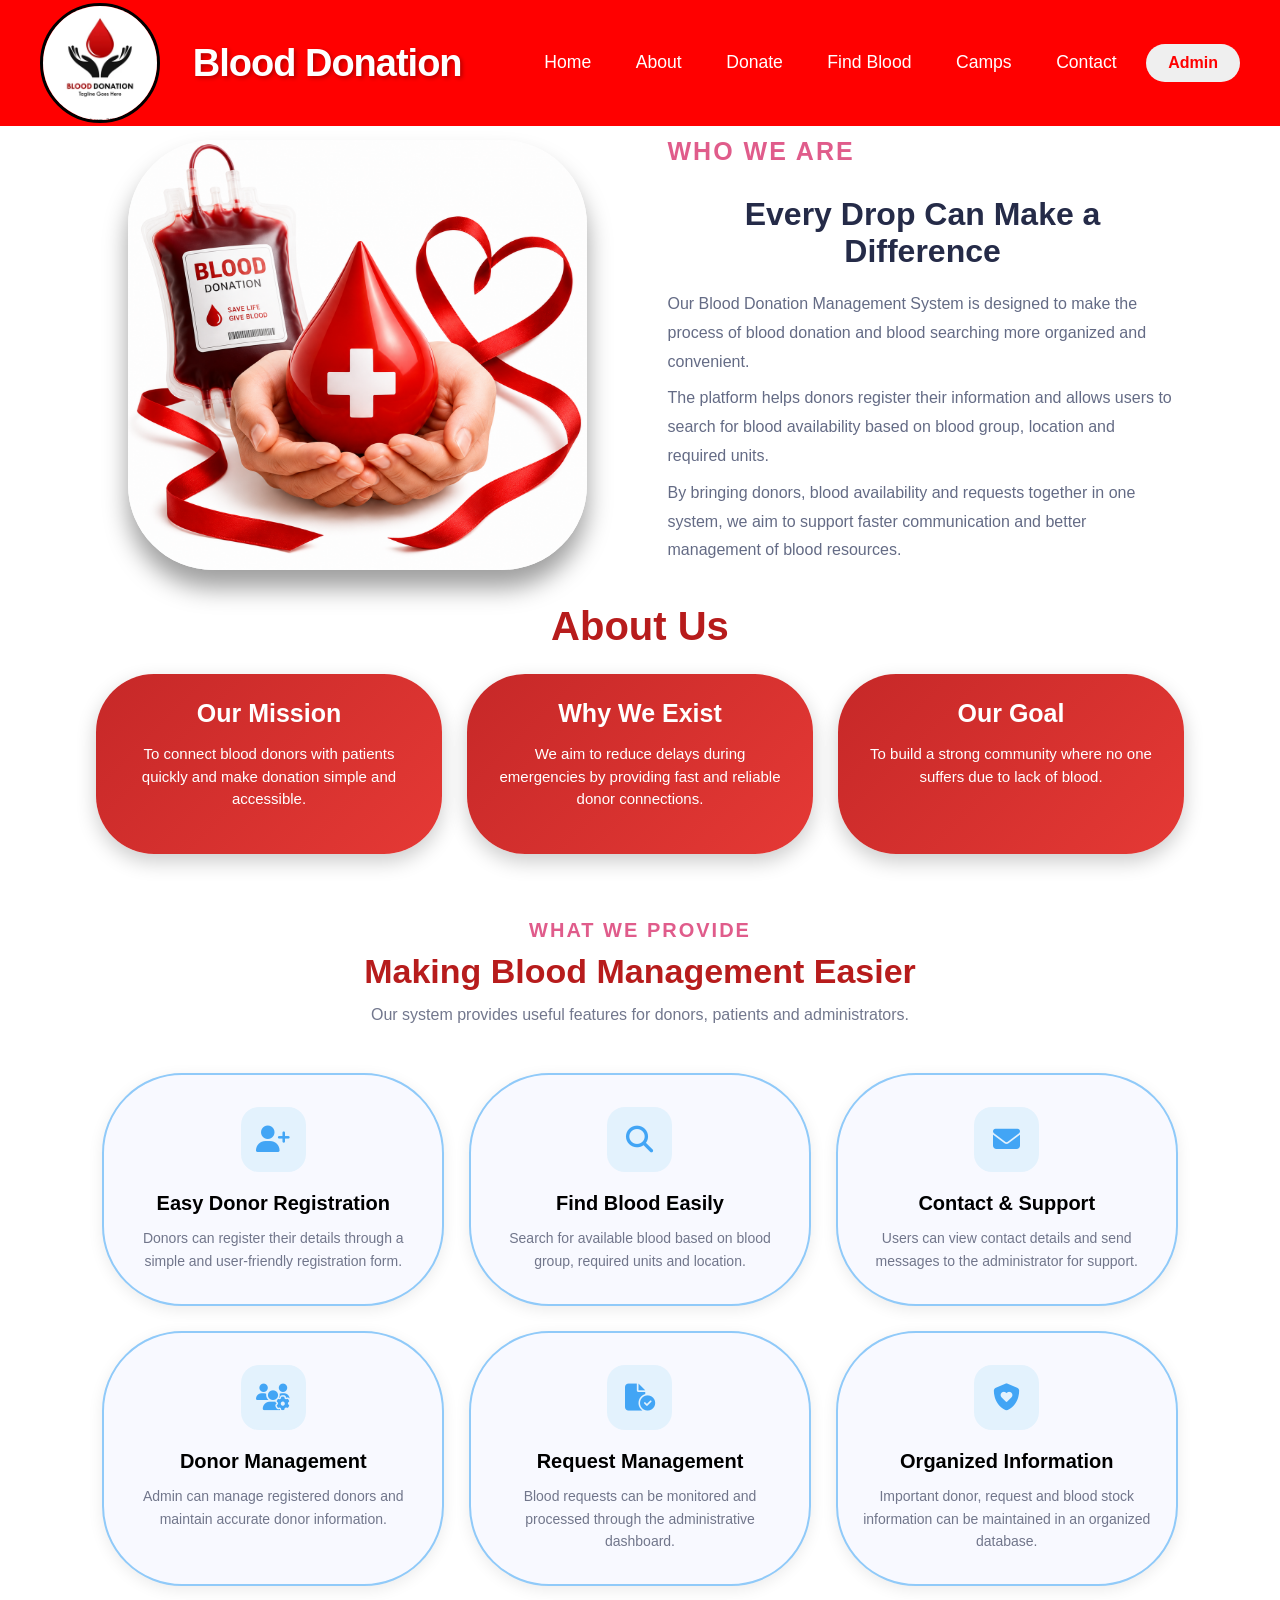
==== about.html @ 41accc57 "Add files via upload Initial project upload" ====
<!DOCTYPE html>
<html>
<head>
    <title>About Us</title>
    <link rel="stylesheet" href="style.css">
<link rel="stylesheet" href="https://cdnjs.cloudflare.com/ajax/libs/font-awesome/6.5.2/css/all.min.css">

    <style>
.Donate{
font-size:38px;
}
        body {
            font-family:'Poppins', sans-serif;
        }
        h2 {
            text-align: center;
            font-size:40px;
            margin-top:30px;
            color: #b71c1c;
        }
        .contain{
            display: flex;
            justify-content: center;
            gap: 25px;
            margin: 25px auto 10px;
            width: 85%;
            flex-wrap: wrap;
        }
        .block {
min-height:180px;
            flex: 1;
            min-width: 250px;
            max-width: 350px;
            background: linear-gradient(135deg, #c62828, #e53935);
            color: white;
            padding: 25px;
            border-radius: 58px;
            text-align: center;
            box-shadow: 0 8px 20px rgba(0,0,0,0.2);
            transition: 0.3s;
        }

        .block:hover {
            transform: translateY(-8px);
        }

        .block h3 {
            font-size:25px;
            margin-bottom: 15px;
        }
        .block p {
            font-size: 15px;
            line-height: 1.5;
        }
.admin-btn{
    border:none;
     color:red;
     font-size:20px;
margin-left:25px;
    padding:10px 22px;
    border-radius:25px;
    font-size:16px;
    font-weight:bold;
    cursor:pointer;
    transition:0.3s;
}

.admin-btn:hover{
    background-color:#1565c0;
    color:white;
}
  .about {
            padding: 1px 8%;
        }

        .about-container {
            max-width: 1150px;
            margin: auto;
            display: grid;
            grid-template-columns: 1fr 1fr;
            gap: 55px;
            align-items: center;
        }

.about-image {
    position: relative;
    width: 100%;
    display: flex;
    justify-content: center;
    align-items: center;
}

.about-image img {
margin-top:10px;
    width: 90%;
    height: 430px;
    display: block;
border-radius:85px;
box-shadow:0 18px 25px rgba(0,0,0,0.38);
}
        .about-text .small-title {
            color: #e05c8b;
            font-size: 25px;
            font-weight: bold;
            text-transform: uppercase;
            letter-spacing: 2px;
            margin-top:10px;
            margin-bottom: 10px;
        }

        .about-text h2 {
            font-size: 32px;
            margin-bottom: 20px;
            color: #252b48;
        }

        .about-text p {
            font-size: 16px;
            line-height: 1.8;
            color: #646b85;
            margin-bottom: 8px;
        }

.features-section {
            padding: 55px 8% ; 
            background: white;
            text-align: center;
        }

        .section-title {
            max-width: 700px;
            margin: auto;
        }

        .section-title span {
            color: #e05c8b;
            font-size: 20px;
            font-weight: bold;
            text-transform: uppercase;
            letter-spacing: 2px;
        }

        .section-title h2 {
            font-size: 34px;
            margin: 10px 0;
        }

        .section-title p {
            color: #72778d;
            line-height: 1.7;
        }

        .cards {
            max-width: 1150px;
            margin: 45px auto 0;
            display: grid;
            grid-template-columns: repeat(3, 1fr);
            gap: 25px;
        }

        .card {
            padding: 32px 25px;
            border-radius: 80px;
            background: #f8f9ff;
            border: 2px solid #90caf9;
            transition: 0.3s;
            box-shadow: 0 4px 15px rgba(0,0,0,0.08);
transition:0.3s ease;
        }
.card:hover {
    transform: translateY(-8px);
    box-shadow: 0 15px 35px rgba(198,40,40,0.15);
}
        .card-icon {
            width: 65px;
            height: 65px;
            margin: auto;
            border-radius: 18px;
            background: #e3f2fd;
            color: #42a5f5;
            display: flex;
            align-items: center;
            justify-content: center;
            font-size: 27px;
            margin-bottom: 20px;
        }

        .card h3 {
            margin-bottom: 12px;
            font-size: 20px;
        }

        .card p {
            color: #71768b;
            line-height: 1.6;
            font-size: 14px;
        }

    </style>
</head>
<body>
<div class="header">
<img src="m.png" alt="website logo" class="logo">
<h1 class="Donate">Blood Donation</h1>
<nav class="navigation">
<a href="home.html">Home</a>
<a href="about.html">About</a>
<a href="donate.html">Donate</a>
<a href="findblood.html">Find Blood</a>
<a href="camps.html">Camps</a>
<a href="contact.html">Contact</a>
<button class="admin-btn" onclick="window.location.href='admin.html'">Admin</button>
</nav> 
</div>
<section class="about">

    <div class="about-container">

        <div class="about-image">

        <img src="about.jpg" alt="photo">

        </div>

        <div class="about-text">

            <div class="small-title">Who We Are</div>

            <h2>Every Drop Can Make a Difference</h2>

            <p>
                Our Blood Donation Management System is designed to
                make the process of blood donation and blood searching
                more organized and convenient.
            </p>

            <p>
                The platform helps donors register their information
                and allows users to search for blood availability based
                on blood group, location and required units.
            </p>

            <p>
                By bringing donors, blood availability and requests
                together in one system, we aim to support faster
                communication and better management of blood resources.
            </p>

        </div>

    </div>

</section>

    <h2>About Us</h2>

    <div class="contain">

        <div class="block">
            <h3> Our Mission</h3>
            <p>To connect blood donors with patients quickly and make donation simple and accessible.</p>
        </div>

        <div class="block">
            <h3>Why We Exist</h3>
            <p>We aim to reduce delays during emergencies by providing fast and reliable donor connections.</p>
        </div>

        <div class="block">
            <h3> Our Goal</h3>
            <p>To build a strong community where no one suffers due to lack of blood.</p>
        </div>

    </div>

<section class="features-section">

    <div class="section-title">

        <span>What We Provide</span>

        <h2>Making Blood Management Easier</h2>

        <p>
            Our system provides useful features for donors, patients
            and administrators.
        </p>

    </div>


    <div class="cards">

        <div class="card">

            <div class="card-icon">
                <i class="fa-solid fa-user-plus"></i>
            </div>

            <h3>Easy Donor Registration</h3>

            <p>
                Donors can register their details through a simple
                and user-friendly registration form.
            </p>

        </div>


        <div class="card">

            <div class="card-icon">
                <i class="fa-solid fa-magnifying-glass"></i>
            </div>

            <h3>Find Blood Easily</h3>

            <p>
                Search for available blood based on blood group,
                required units and location.
            </p>

        </div>
<div class="card">

<div class="card-icon">
    <i class="fa-solid fa-envelope"></i>
</div>
    <h3>Contact & Support</h3>

    <p>
        Users can view contact details and send messages
        to the administrator for support.
    </p>
</div>


        <div class="card">

            <div class="card-icon">
                <i class="fa-solid fa-users-gear"></i>
            </div>

            <h3>Donor Management</h3>

            <p>
                Admin can manage registered donors and maintain
                accurate donor information.
            </p>

        </div>


        <div class="card">

            <div class="card-icon">
                <i class="fa-solid fa-file-circle-check"></i>
            </div>

            <h3>Request Management</h3>

            <p>
                Blood requests can be monitored and processed through
                the administrative dashboard.
            </p>

        </div>


        <div class="card">

            <div class="card-icon">
                <i class="fa-solid fa-shield-heart"></i>
            </div>

            <h3>Organized Information</h3>

            <p>
                Important donor, request and blood stock information
                can be maintained in an organized database.
            </p>

        </div>

    </div>

</section>
</body>
</html>
---- style.css ----
*{
margin:0;
padding:0;
box-sizing:border-box;
font-family:'Poppins',sans-serif;
}
.header{
position:relative;
top:0;
left:0;
width:100%;
padding:3px 40px;
background:red;
display:flex;
justify-content:space-between;
align-items:center;
}
.logo{
width:120px;
height:120px;
border-radius:50%;
object-fit:cover;
border:3px solid black;
}
.hero{
height:100vh;
background-image:url('bl.jpg');
background-size:cover;
background-position:center;
background-repeat:no-repeat;
display:relative;
justify-content:center;
align-items:bottom;
}
.Donate{
margin-left:10px;
margin-right:20px;
letter-spacing:-1px;
color:white;
user-select:none;
text-shadow:2px  2px  4px  rgba(0,0,0,0.3);
white-space:nowrap;
}
.navigation a{
position:relative;
font-size:1.1em;
color:white;
text-decoration:none;
font-weight:500;
margin-left:40px;
}
.navigation a:hover{
text-decoration:underline;
}
.admin-btn{
    border:none;
     color:red;
     font-size:20px;
    padding:10px 22px;
    border-radius:25px;
    font-size:16px;
    font-weight:bold;
    cursor:pointer;
    transition:0.3s;
}

.admin-btn:hover{
    background-color:#1565c0;
    color:white;
}
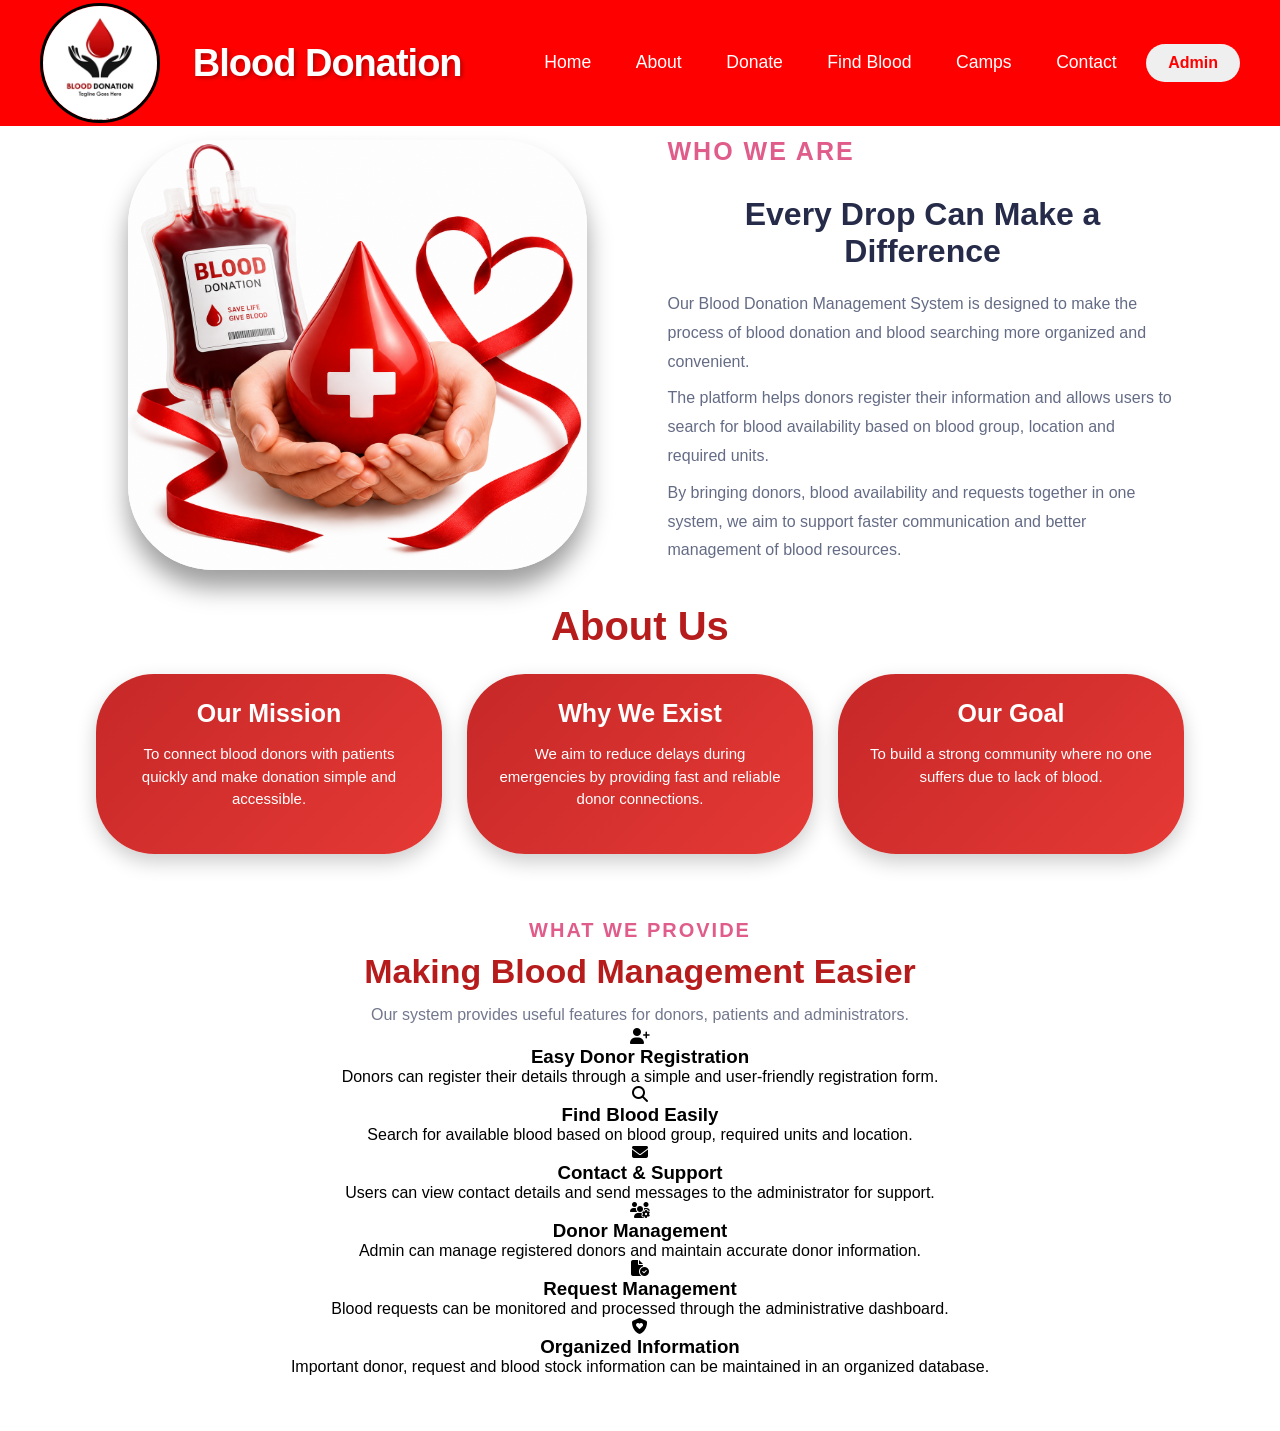
==== commit a44d48ef: "Update about.html" ====
--- a/about.html
+++ b/about.html
@@ -9,7 +9,7 @@
 .Donate{
 font-size:38px;
 }
-        body {
+        bdy {
             font-family:'Poppins', sans-serif;
         }
         h2 {
@@ -149,8 +149,46 @@
             color: #72778d;
             line-height: 1.7;
         }
-
-        .cards {
+        @media screen and (max-width: 768px) {
+
+    body {
+        min-height: 100vh;
+        background-size: 100% 100%;
+        background-position: center top;
+        background-repeat: no-repeat;
+    }
+
+    .cards {
+        display: flex;
+        flex-direction: row;
+        justify-content: center;
+        align-items: stretch;
+        gap: 10px;
+        margin: 30px 8px;
+    }
+
+    .card {
+        width: 33.33%;
+        min-width: 0;
+        padding: 15px 5px;
+        border-radius: 20px;
+        box-sizing: border-box;
+    }
+
+    .card h3 {
+        font-size: 16px;
+    }
+
+    .card p {
+        font-size: 11px;
+    }
+
+    .back-btn {
+        font-size: 11px !important;
+        padding: 7px 5px;
+    }
+}
+        .crds {
             max-width: 1150px;
             margin: 45px auto 0;
             display: grid;
@@ -158,7 +196,7 @@
             gap: 25px;
         }
 
-        .card {
+        .crd {
             padding: 32px 25px;
             border-radius: 80px;
             background: #f8f9ff;
@@ -167,11 +205,11 @@
             box-shadow: 0 4px 15px rgba(0,0,0,0.08);
 transition:0.3s ease;
         }
-.card:hover {
+.crd:hover {
     transform: translateY(-8px);
     box-shadow: 0 15px 35px rgba(198,40,40,0.15);
 }
-        .card-icon {
+        .crd-icon {
             width: 65px;
             height: 65px;
             margin: auto;
@@ -185,12 +223,12 @@
             margin-bottom: 20px;
         }
 
-        .card h3 {
+        .crd h3 {
             margin-bottom: 12px;
             font-size: 20px;
         }
 
-        .card p {
+        .crd p {
             color: #71768b;
             line-height: 1.6;
             font-size: 14px;
@@ -203,7 +241,7 @@
 <img src="m.png" alt="website logo" class="logo">
 <h1 class="Donate">Blood Donation</h1>
 <nav class="navigation">
-<a href="home.html">Home</a>
+<a href="index.html">Home</a>
 <a href="about.html">About</a>
 <a href="donate.html">Donate</a>
 <a href="findblood.html">Find Blood</a>
@@ -386,4 +424,4 @@
 
 </section>
 </body>
-</html>+</html>
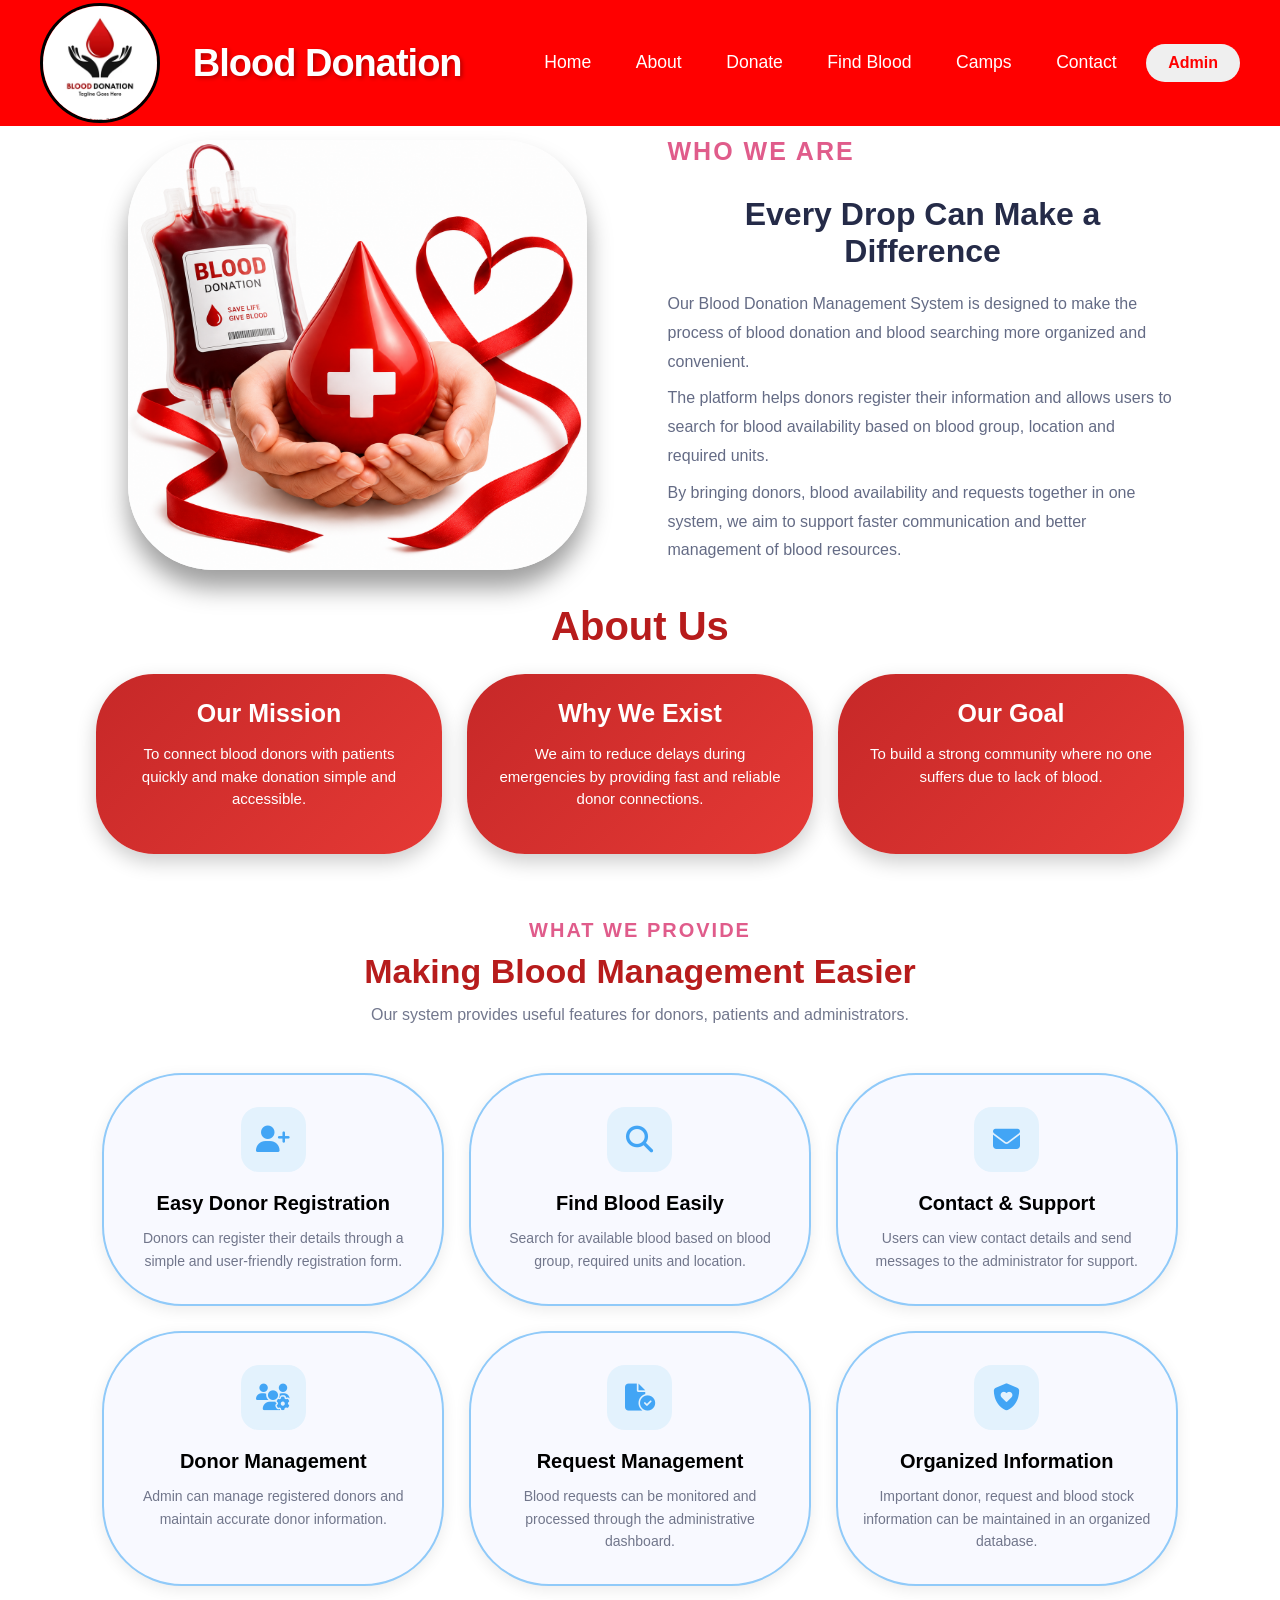
==== commit 31cd4cac: "Update about.html" ====
--- a/about.html
+++ b/about.html
@@ -9,7 +9,7 @@
 .Donate{
 font-size:38px;
 }
-        bdy {
+        body {
             font-family:'Poppins', sans-serif;
         }
         h2 {
@@ -149,46 +149,7 @@
             color: #72778d;
             line-height: 1.7;
         }
-        @media screen and (max-width: 768px) {
-
-    body {
-        min-height: 100vh;
-        background-size: 100% 100%;
-        background-position: center top;
-        background-repeat: no-repeat;
-    }
-
-    .cards {
-        display: flex;
-        flex-direction: row;
-        justify-content: center;
-        align-items: stretch;
-        gap: 10px;
-        margin: 30px 8px;
-    }
-
-    .card {
-        width: 33.33%;
-        min-width: 0;
-        padding: 15px 5px;
-        border-radius: 20px;
-        box-sizing: border-box;
-    }
-
-    .card h3 {
-        font-size: 16px;
-    }
-
-    .card p {
-        font-size: 11px;
-    }
-
-    .back-btn {
-        font-size: 11px !important;
-        padding: 7px 5px;
-    }
-}
-        .crds {
+        .cards {
             max-width: 1150px;
             margin: 45px auto 0;
             display: grid;
@@ -196,7 +157,7 @@
             gap: 25px;
         }
 
-        .crd {
+        .card {
             padding: 32px 25px;
             border-radius: 80px;
             background: #f8f9ff;
@@ -205,11 +166,11 @@
             box-shadow: 0 4px 15px rgba(0,0,0,0.08);
 transition:0.3s ease;
         }
-.crd:hover {
+.card:hover {
     transform: translateY(-8px);
     box-shadow: 0 15px 35px rgba(198,40,40,0.15);
 }
-        .crd-icon {
+        .card-icon {
             width: 65px;
             height: 65px;
             margin: auto;
@@ -223,12 +184,12 @@
             margin-bottom: 20px;
         }
 
-        .crd h3 {
+        .card h3 {
             margin-bottom: 12px;
             font-size: 20px;
         }
 
-        .crd p {
+        .card p {
             color: #71768b;
             line-height: 1.6;
             font-size: 14px;
